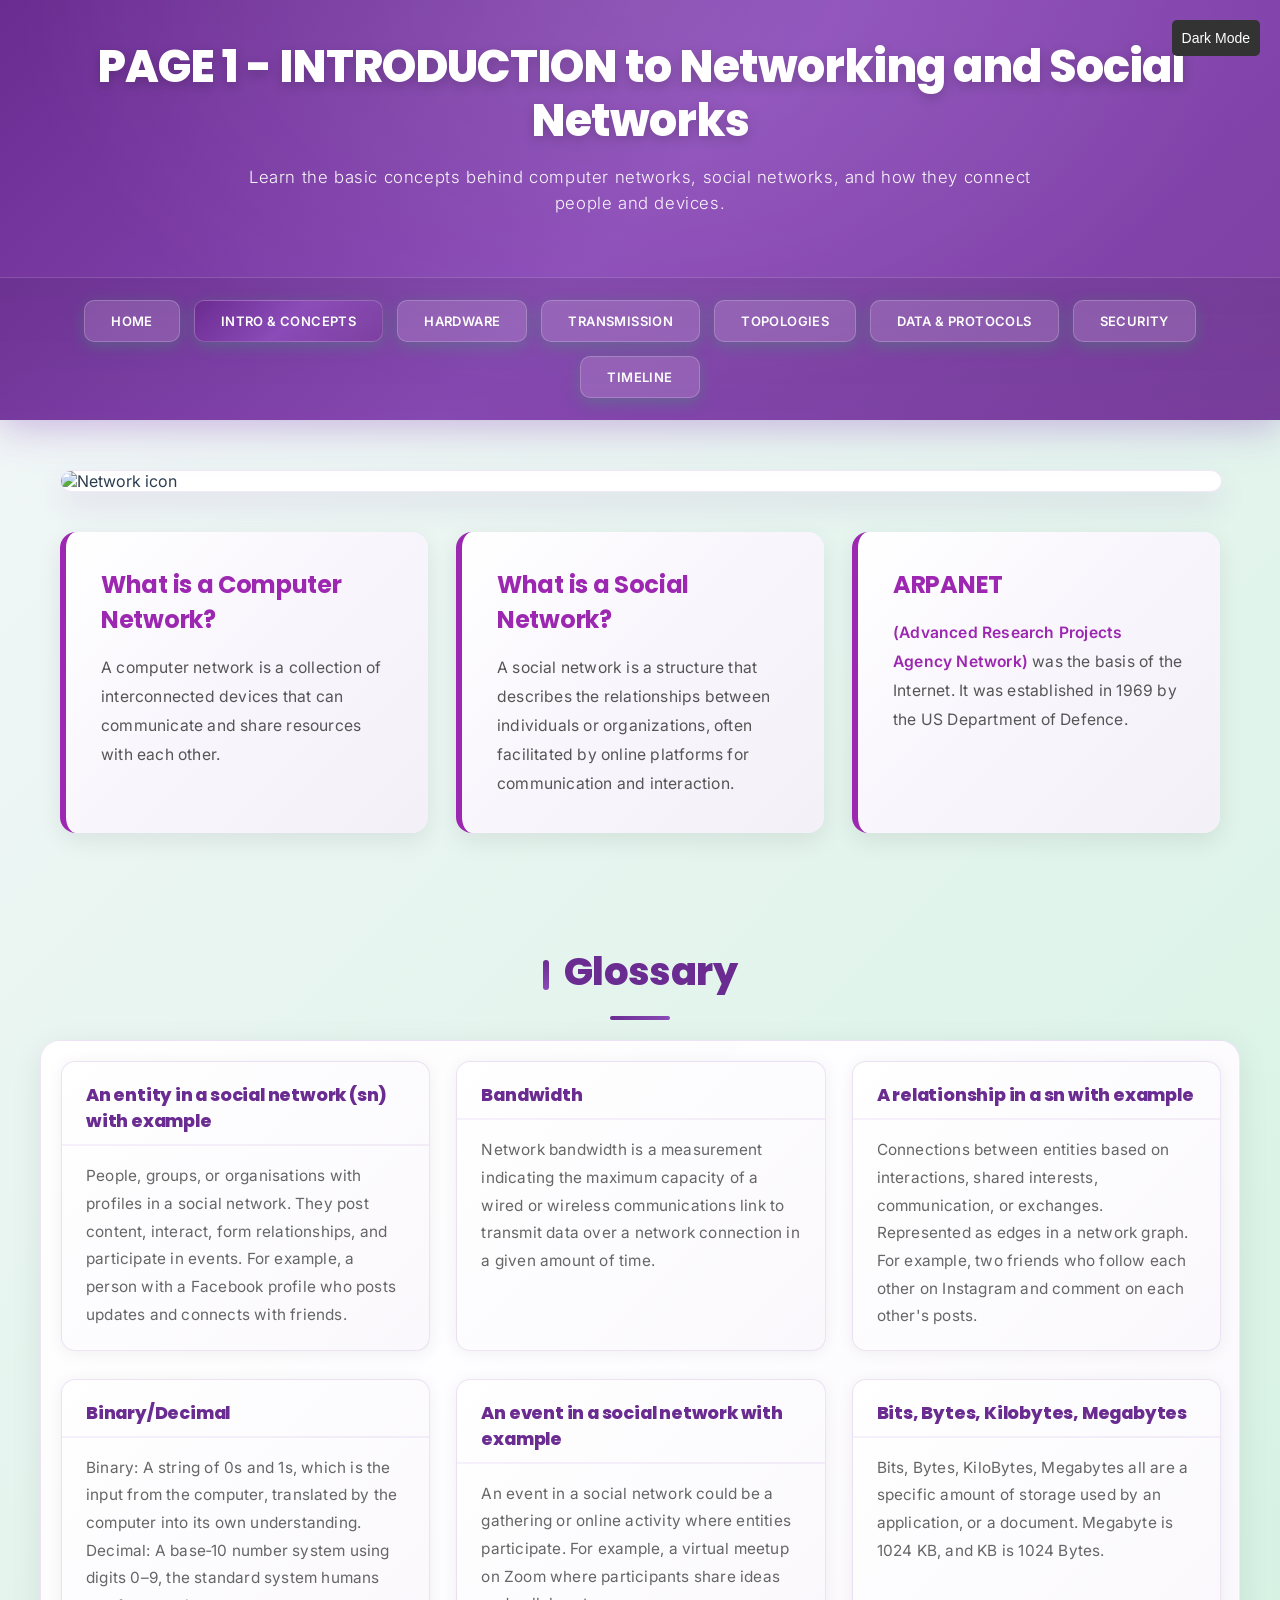
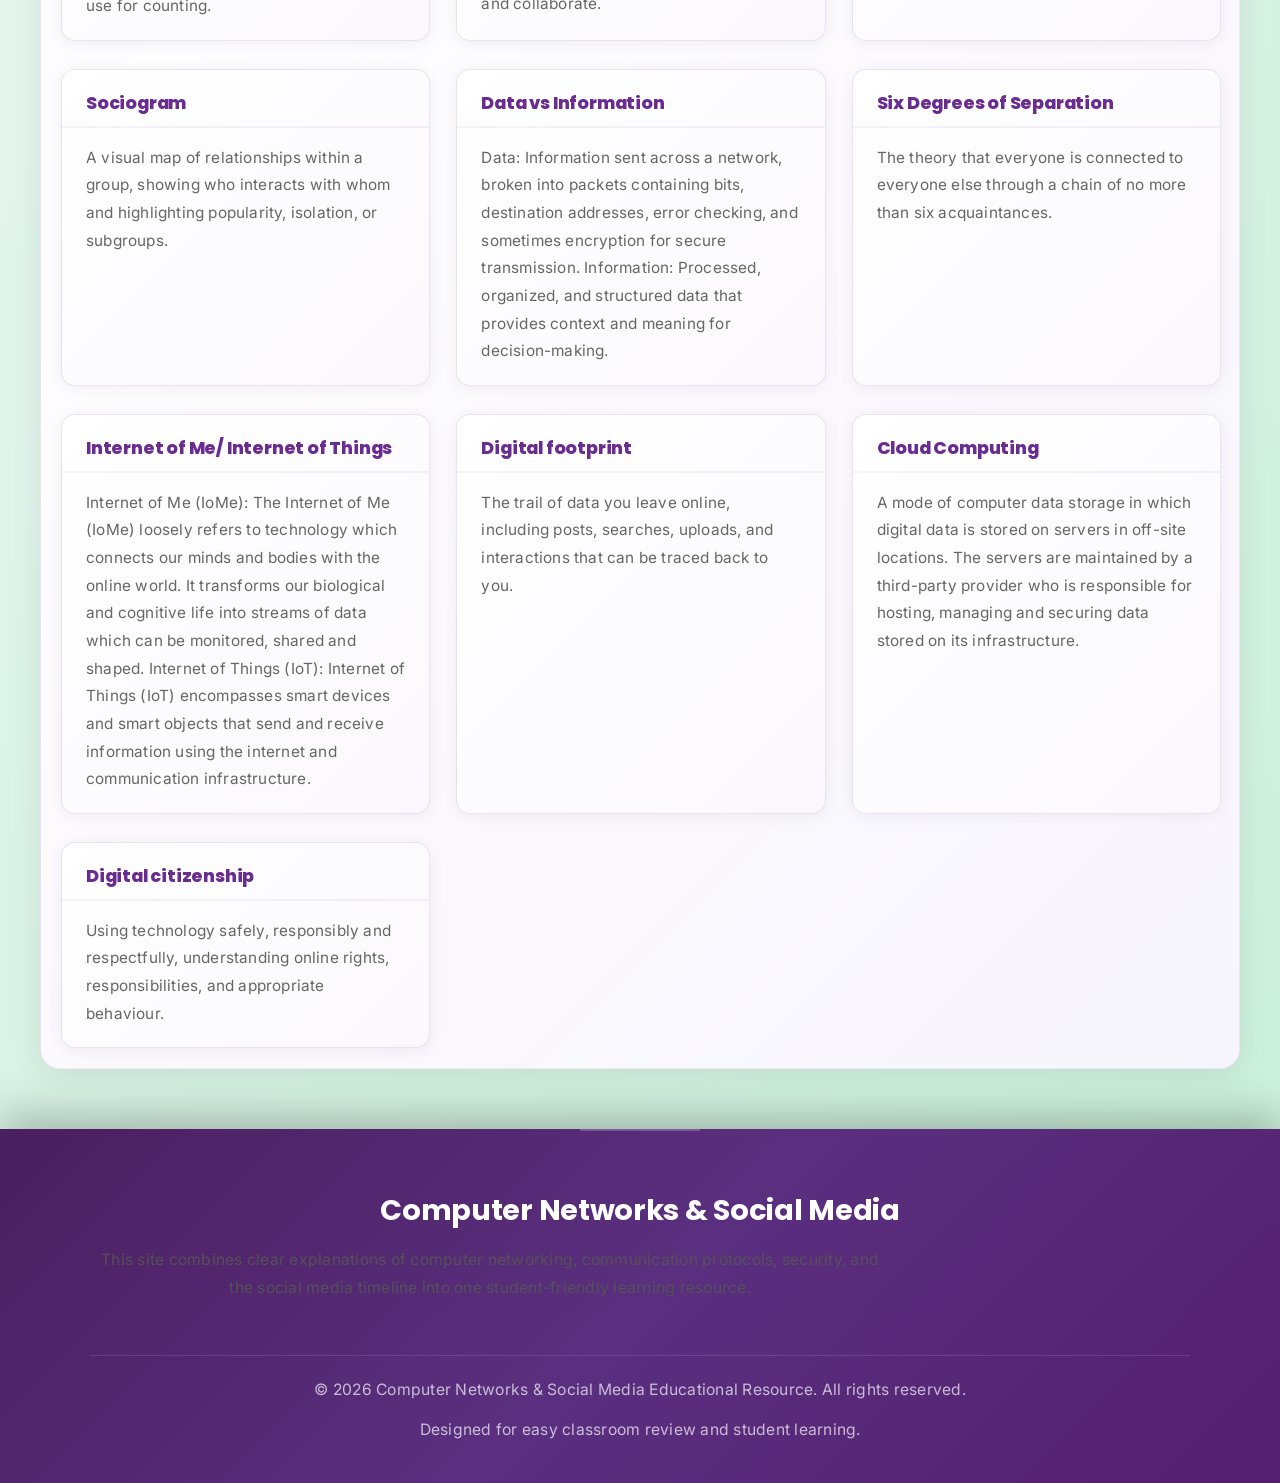
==== page1.html @ 251a7e6c "Add files via upload" ====
<!DOCTYPE html>
<html lang="en">
<!-- FILE COMMENTS: page1.html - Content page covering a specific networking topic with glossary and navigation links. -->
<head>
    <!-- Page metadata and stylesheet link for page layout and theme -->
    <title>INTRO TO COMPUTER &amp; SOCIAL NETWORKS</title>
    <link rel="stylesheet" href="style.css">
</head>
<body>
    <!-- Site header includes branding, navigation, and a theme toggle button -->
    <header class="site-header">
        <div class="site-branding">
            <h1>PAGE 1 - INTRODUCTION to Networking and Social Networks</h1>
            <p class="subtitle">Learn the basic concepts behind computer networks, social networks, and how they connect people and devices.</p>
        </div>
        <div class="page-image">
            
        </div>

                <!-- Navigation menu for moving across topic pages -->
        <nav>
            <a href="index.html">HOME</a>
            <a href="page1.html" class="active">INTRO & CONCEPTS</a>
            <a href="page2.html">HARDWARE</a>
            <a href="page3.html">TRANSMISSION</a>
            <a href="page4.html">TOPOLOGIES</a>
            <a href="page5.html">DATA & PROTOCOLS</a>
            <a href="page6.html">SECURITY</a>
            <a href="page7.html">TIMELINE</a>
        </nav>

                <!-- Button toggles dark mode and stores preference in localStorage -->
        <button id="dark-mode-toggle" style="position: fixed; top: 20px; right: 20px; z-index: 1001; padding: 10px; background: #333; color: white; border: none; border-radius: 5px; cursor: pointer;">Dark Mode </button>
        
    </header>

        <!-- JavaScript handles dark mode, sticky navigation, and page load behavior -->
    <script>
        document.addEventListener('DOMContentLoaded', function() {
            const isDarkMode = localStorage.getItem('darkMode') === 'true';
            if (isDarkMode) {
                document.body.classList.add('dark-mode');
                document.getElementById('dark-mode-toggle').textContent = 'Light Mode';
            }
        });

        window.addEventListener('scroll', function() {
            const nav = document.querySelector('nav');
            const header = document.querySelector('.site-header');
            const body = document.body;
            const headerHeight = header.offsetHeight;
            
            if (window.pageYOffset > headerHeight - 80) {
                nav.classList.add('sticky-nav');
                body.classList.add('nav-sticky');
            } else {
                nav.classList.remove('sticky-nav');
                body.classList.remove('nav-sticky');
            }
        });

        document.getElementById('dark-mode-toggle').addEventListener('click', function() {
            document.body.classList.toggle('dark-mode');
            const button = document.getElementById('dark-mode-toggle');
            const isDark = document.body.classList.contains('dark-mode');
            button.textContent = isDark ? 'Light Mode' : 'Dark Mode';
            localStorage.setItem('darkMode', isDark);
        });
    </script>

        <!-- Icon or illustration representing the current page theme -->
    <div class="page-icon">
        <img src="images/img2.png" alt="Network icon">
    </div>

        <!-- Intro cards summarize key concepts for the topic -->
    <div class="intro-cards">
        <div class="intro-card">
            <h3>What is a Computer Network?</h3>
            <p>A computer network is a collection of interconnected devices that can communicate and share resources with each other.</p>
        </div>
        
        <div class="intro-card">
            <h3>What is a Social Network?</h3>
            <p>A social network is a structure that describes the relationships between individuals or organizations, often facilitated by online platforms for communication and interaction.</p>
        </div>
        
        <div class="intro-card">
            <h3>ARPANET</h3>
            <p><span class="highlight">(Advanced Research Projects Agency Network)</span> was the basis of the Internet. It was established in 1969 by the US Department of Defence.</p>
        </div>
    </div>
    
    <h2>Glossary</h2>
        <!-- Glossary grid presents term definitions and helpful explanations -->
    <div class="glossary-grid">
        <dl class="glossary-item">
            <dt>An entity in a social network (sn) with example</dt>
            <dd>People, groups, or organisations with profiles in a social network. They post content, interact, form relationships, and participate in events. For example, a person with a Facebook profile who posts updates and connects with friends.</dd>
        </dl>
        
        <dl class="glossary-item">
            <dt>Bandwidth</dt>
            <dd>Network bandwidth is a measurement indicating the maximum capacity of a wired or wireless communications link to transmit data over a network connection in a given amount of time.</dd>
        </dl>
        
        <dl class="glossary-item">
            <dt>A relationship in a sn with example</dt>
            <dd>Connections between entities based on interactions, shared interests, communication, or exchanges. Represented as edges in a network graph. For example, two friends who follow each other on Instagram and comment on each other's posts.</dd>
        </dl>
        
        <dl class="glossary-item">
            <dt>Binary/Decimal</dt>
            <dd>Binary: A string of 0s and 1s, which is the input from the computer, translated by the computer into its own understanding. Decimal: A base‑10 number system using digits 0–9, the standard system humans use for counting.</dd>
        </dl>
        
        <dl class="glossary-item">
            <dt>An event in a social network with example</dt>
            <dd>An event in a social network could be a gathering or online activity where entities participate. For example, a virtual meetup on Zoom where participants share ideas and collaborate.</dd>
        </dl>
        
        <dl class="glossary-item">
            <dt>Bits, Bytes, Kilobytes, Megabytes</dt>
            <dd>Bits, Bytes, KiloBytes, Megabytes all are a specific amount of storage used by an application, or a document. Megabyte is 1024 KB, and KB is 1024 Bytes.</dd>
        </dl>
        
        <dl class="glossary-item">
            <dt>Sociogram</dt>
            <dd>A visual map of relationships within a group, showing who interacts with whom and highlighting popularity, isolation, or subgroups.</dd>
        </dl>
        
        <dl class="glossary-item">
            <dt>Data vs Information</dt>
            <dd>Data: Information sent across a network, broken into packets containing bits, destination addresses, error checking, and sometimes encryption for secure transmission. Information: Processed, organized, and structured data that provides context and meaning for decision-making.</dd>
        </dl>
        
        <dl class="glossary-item">
            <dt>Six Degrees of Separation</dt>
            <dd>The theory that everyone is connected to everyone else through a chain of no more than six acquaintances.</dd>
        </dl>
        
        <dl class="glossary-item">
            <dt>Internet of Me/ Internet of Things</dt>
            <dd>Internet of Me (IoMe): The Internet of Me (IoMe) loosely refers to technology which connects our minds and bodies with the online world. It transforms our biological and cognitive life into streams of data which can be monitored, shared and shaped. Internet of Things (IoT): Internet of Things (IoT) encompasses smart devices and smart objects that send and receive information using the internet and communication infrastructure.</dd>
        </dl>
        
        <dl class="glossary-item">
            <dt>Digital footprint</dt>
            <dd>The trail of data you leave online, including posts, searches, uploads, and interactions that can be traced back to you.</dd>
        </dl>
        
        <dl class="glossary-item">
            <dt>Cloud Computing</dt>
            <dd>A mode of computer data storage in which digital data is stored on servers in off-site locations. The servers are maintained by a third-party provider who is responsible for hosting, managing and securing data stored on its infrastructure.</dd>
        </dl>
        
        <dl class="glossary-item">
            <dt>Digital citizenship</dt>
            <dd>Using technology safely, responsibly and respectfully, understanding online rights, responsibilities, and appropriate behaviour.</dd>
        </dl>
    </div>
            <!-- Footer section contains site credits, copyright, and additional links -->
        <footer class="site-footer">
        <div class="footer-content">
            <div class="footer-brand">
                <h3>Computer Networks & Social Media</h3>
                <p>This site combines clear explanations of computer networking, communication protocols, security, and the social media timeline into one student-friendly learning resource.</p>
        <div class="footer-bottom">
            <p class="footer-note">&copy; 2026 Computer Networks & Social Media Educational Resource. All rights reserved.</p>
            <p class="footer-note">Designed for easy classroom review and student learning.</p>
        </div>
    </footer>
</body>
</html>
---- style.css ----
/* style.css - Global styling, theme variables, responsive layout, cards, footer, and timeline styles */
@import url('https://fonts.googleapis.com/css2?family=Poppins:wght@300;400;500;600;700;800&family=Inter:wght@300;400;500;600&display=swap');

/* Root CSS variables for the light theme, colors, and reusable design values */
:root {
  --bg-body: linear-gradient(135deg, #f5f7fa 0%, #c7f0d8 100%);
  --color-body: #2c3e50;
  --bg-header: linear-gradient(135deg, #6b2c91 0%, #8b4bb8 50%, #7c3fa0 100%);
  --bg-footer: linear-gradient(135deg, #4a1f5f 0%, #5a2f7f 50%, #541e6f 100%);
  --color-nav: white;
  --bg-nav-a: rgba(255, 255, 255, 0.15);
  --bg-a: linear-gradient(135deg, #3aafa9 0%, #2b7a 100%);
  --color-a: white;
  --color-h2: #6b2c91;
  --bg-glossary: linear-gradient(135deg, rgba(255, 255, 255, 0.99) 0%, rgba(248, 245, 252, 0.98) 100%);
  --bg-glossary-item: linear-gradient(135deg, #ffffff 0%, #faf8fc 100%);
  --color-dt: #6b2c91;
  --color-dd: #666;
  --bg-white: #ffffff;
  --color-purple: #6b2c91;
  --color-gray: #666;
  --color-p: #555;
  --border-color: rgba(139, 75, 184, 0.12);
  --shadow-color: rgba(0, 0, 0, 0.08);
  --footer-color: white;
  --footer-link-color: rgba(255, 255, 255, 0.88);
  --gradient-purple: linear-gradient(90deg, #9c27b0, #6b2c91);
  --nav-before-bg: rgba(255, 255, 255, 0.1);
  --nav-hover-bg: rgba(255, 255, 255, 0.25);
  --nav-hover-border: rgba(255, 255, 255, 0.5);
  --timeline-line: #8b4bb8;
  --timeline-bg: white;
  --timeline-border: #8b4bb8;
  --timeline-shadow: rgba(0,0,0,0.3);
  --timeline-hover-shadow: rgba(58, 175, 169, 0.2);
  --page-card-bg: linear-gradient(135deg, #ffffff 0%, #f8f5fc 50%, #f3f0f8 100%);
  --page-card-border: rgba(139, 75, 184, 0.15);
  --page-card-shadow: rgba(0, 0, 0, 0.08);
  --page-card-icon-bg: linear-gradient(135deg, #6b2c91 0%, #8b4bb8 100%);
  --page-card-link-bg: linear-gradient(135deg, #6b2c91 0%, #8b4bb8 100%);
  --page-card-link-hover-bg: linear-gradient(135deg, #8b4bb8 0%, #6b2c91 100%);
  --intro-card-bg: linear-gradient(135deg, #ffffff 0%, #f8f5fc 50%, #f3f0f8 100%);
  --intro-card-border: #9c27b0;
  --intro-card-hover-border: #7b1fa2;
  --about-section-bg: linear-gradient(135deg, rgba(255, 255, 255, 0.95) 0%, rgba(248, 245, 252, 0.92) 100%);
  --about-section-border: rgba(139, 75, 184, 0.15);
}

/* Dark mode overrides set when the site is in dark theme mode */
.dark-mode {
  --bg-body: #000000;
  --color-body: #ffffff;
  --bg-header: #000000;
  --bg-footer: #000000;
  --color-nav: #ffffff;
  --bg-nav-a: rgba(255, 255, 255, 0.1);
  --bg-a: #000000;
  --color-a: #ffffff;
  --color-h2: #ffffff;
  --bg-glossary: #000000;
  --bg-glossary-item: #1a1a1a;
  --color-dt: #ffffff;
  --color-dd: #e0e0e0;
  --bg-white: #000000;
  --color-purple: #ffffff;
  --color-gray: #e0e0e0;
  --color-p: #e0e0e0;
  --border-color: rgba(255, 255, 255, 0.2);
  --shadow-color: rgba(255, 255, 255, 0.1);
  --footer-color: #ffffff;
  --footer-link-color: #e0e0e0;
  --gradient-purple: linear-gradient(90deg, #ffffff, #ffffff);
  --nav-before-bg: rgba(255, 255, 255, 0.15);
  --nav-hover-bg: rgba(255, 255, 255, 0.2);
  --nav-hover-border: rgba(255, 255, 255, 0.4);
  --timeline-line: #ffffff;
  --timeline-bg: #1a1a1a;
  --timeline-border: #ffffff;
  --timeline-shadow: rgba(255, 255, 255, 0.15);
  --timeline-hover-shadow: rgba(255, 255, 255, 0.25);
  --page-card-bg: #1a1a1a;
  --page-card-border: rgba(255, 255, 255, 0.2);
  --page-card-shadow: rgba(255, 255, 255, 0.1);
  --page-card-icon-bg: #ffffff;
  --page-card-link-bg: #ffffff;
  --page-card-link-hover-bg: #e0e0e0;
  --intro-card-bg: #1a1a1a;
  --intro-card-border: #ffffff;
  --intro-card-hover-border: #e0e0e0;
  --about-section-bg: #1a1a1a;
  --about-section-border: rgba(255, 255, 255, 0.2);
}

/* Styles for the dark mode toggle button, fixed on screen */
#dark-mode-toggle {
    position: fixed;
    top: 20px;
    right: 20px;
    z-index: 1001;
    padding: 10px 15px;
    background: #333;
    color: white;
    border: none;
    border-radius: 5px;
    cursor: pointer;
    font-size: 14px;
    transition: background 0.3s ease, top 0.3s ease;
}

/* Adjust dark mode toggle placement when the navigation becomes sticky */
body.nav-sticky #dark-mode-toggle {
    top: 88px !important;
}

#dark-mode-toggle:hover {
    background: #555;
}

.dark-mode #dark-mode-toggle {
    background: #ffffff;
    color: #000000;
}

.dark-mode #dark-mode-toggle:hover {
    background: #e0e0e0;
}

/* Dark Mode Hover Styles */
.dark-mode .glossary-item:hover dt {
    color: #e0e0e0;
}

.dark-mode .intro-card:hover h3 {
    color: #e0e0e0;
}

.dark-mode .intro-card h3 {
    color: #ffffff;
}

.dark-mode .intro-card p {
    color: #e0e0e0;
}

.dark-mode .intro-card .highlight {
    color: #ffffff;
}

.dark-mode .page-card h3 {
    color: #ffffff;
}

.dark-mode .page-card:hover h3 {
    color: #e0e0e0;
}

.dark-mode .page-card p {
    color: #e0e0e0;
}

.dark-mode .page-card .card-icon {
    background: #ffffff;
}

.dark-mode .page-card .card-icon img {
    filter: brightness(0) invert(0);
}

.dark-mode /* CTA button styles inside page cards */
.card-link {
    color: #000000;
}

.dark-mode .card-link:hover {
    color: #000000;
}

.dark-mode .glossary-grid:hover {
    border-color: #ffffff;
}

.dark-mode .glossary-item:hover {
    border-color: #ffffff;
}

.dark-mode .glossary-item dd {
    color: #e0e0e0;
}

.dark-mode .about-section /* Heading level 2 styles for section headings */
h2 {
    color: #ffffff;
}

.dark-mode .about-section p {
    color: #e0e0e0;
}

.dark-mode .intro-section h2 {
    color: #ffffff;
}

.dark-mode .intro-section p {
    color: #e0e0e0;
}

.dark-mode body > h2 {
    color: #ffffff;
}

.dark-mode body > h2::before {
    background: linear-gradient(180deg, #ffffff, #ffffff);
}

.dark-mode body > h2::after {
    background: linear-gradient(90deg, #ffffff, #ffffff);
}

.dark-mode .content h2 {
    color: #ffffff;
}

.dark-mode .content p {
    color: #e0e0e0;
}

.dark-mode dt {
    color: #ffffff;
}

.dark-mode dd {
    color: #e0e0e0;
}

.dark-mode #dark-mode-toggle:hover {
    background: #e0e0e0;
}

/* Global HTML element styles for smooth scrolling and overflow control */
html {
    overflow-x: hidden;
    scroll-behavior: smooth;
}

/* Body styles define base typography, background, animation, and color transitions */
body {
    font-family: 'Inter', sans-serif;
    margin: 0;
    padding: 0;
    background: var(--bg-body);
    min-height: 100vh;
    width: 100%;
    box-sizing: border-box;
    overflow-x: hidden;
    color: var(--color-body);
    animation: fadeIn 0.4s ease-in;
    transition: background 0.5s ease, color 0.5s ease;
}

body > *:not(.site-header):not(.site-footer) {
    margin: 30px auto 0;
    max-width: 1200px;
    padding: 20px;
    box-sizing: border-box;
    transition: margin-top 0.3s ease;
}

body.nav-sticky > *:not(.site-header):not(.site-footer) {
    margin: 80px auto 0;
}

/* Header bar styles including background, shadows, and positioning */
.site-header {
    background: var(--bg-header);
    width: 100%;
    padding: 0;
    margin: 0;
    box-shadow: 0 8px 32px rgba(139, 75, 184, 0.3), 0 0 60px rgba(139, 75, 184, 0.1);
    box-sizing: border-box;
    transition: all 0.3s ease;
    animation: slideDown 0.35s ease-out;
    position: relative;
}

.site-header::after {
    content: '';
    position: absolute;
    top: 0;
    left: 0;
    right: 0;
    bottom: 0;
    background: radial-gradient(ellipse at 50% 0%, rgba(255, 255, 255, 0.1) 0%, transparent 70%);
    pointer-events: none;
}

/* Footer container styling with background, padding, and text alignment */
.site-footer {
    position: relative;
    background: var(--bg-footer);
    width: 100%;
    padding: 60px 25px 40px;
    margin: 0;
    color: var(--footer-color);
    text-align: center;
    box-shadow: 0 -12px 40px rgba(0, 0, 0, 0.25);
    box-sizing: border-box;
    margin-top: 60px;
    animation: slideUp 0.35s ease-out 0.05s both;
    overflow: hidden;
    transition: background 0.5s ease, color 0.5s ease;
}

/* Decorative footer top line accent */
.site-footer::before {
    content: '';
    position: absolute;
    top: 0;
    left: 50%;
    transform: translateX(-50%);
    width: 120px;
    height: 2px;
    background: rgba(255, 255, 255, 0.22);
    border-radius: 999px;
}

.site-footer .footer-content {
    max-width: 1100px;
    margin: 0 auto;
    padding: 0 15px;
    display: flex;
    flex-direction: column;
    align-items: center;
    gap: 20px;
}

.site-footer .footer-brand {
    display: grid;
    gap: 14px;
    text-align: center;
}

.site-footer h3 {
    margin: 0;
    font-size: 1.8rem;
    font-weight: 700;
    letter-spacing: -0.3px;
}

.site-footer p {
    margin: 0;
    font-size: 0.98rem;
    line-height: 1.75;
    letter-spacing: 0.25px;
    font-weight: 400;
    opacity: 0.92;
}

.site-footer .footer-links {
    display: none;
}

.site-footer .footer-column h4 {
    margin: 0 0 12px 0;
    font-size: 1rem;
    font-weight: 700;
    letter-spacing: 0.2px;
    text-transform: uppercase;
    opacity: 0.9;
}

.site-footer .footer-column a,
.site-footer .footer-column p {
    display: block;
    color: var(--footer-link-color);
    text-decoration: none;
    margin-bottom: 12px;
    font-size: 0.95rem;
    line-height: 1.7;
    transition: color 0.5s ease;
}

.site-footer .footer-column a:hover {
    color: #ffffff;
}

.site-footer .footer-bottom {
    margin: 40px auto 0;
    max-width: 1100px;
    padding: 20px 15px 0;
    border-top: 1px solid rgba(255, 255, 255, 0.12);
    display: flex;
    flex-wrap: wrap;
    justify-content: center;
    gap: 12px;
    text-align: center;
}

.footer-note {
    color: rgba(255, 255, 255, 0.75);
    font-size: 0.88rem;
    margin: 0;
}

@media screen and (max-width: 860px) {
    .site-footer .footer-content {
        flex-direction: column;
    }
}

@media screen and (max-width: 640px) {
    .site-footer {
        padding: 50px 20px 30px;
    }

    .site-footer .footer-bottom {
        flex-direction: column;
        align-items: center;
    }
}

/* Animation used for subtle entrance effects on navigation links */
@keyframes slideFadeIn {
  from {
    opacity: 0;
    transform: translateY(20px);
  }
  to {
    opacity: 1;
    transform: translateY(0);
  }
}

/* Navigation link styling for menu items */
nav /* Default link/button style used across page cards and buttons */
a {
    animation: slideFadeIn 0.8s ease-out forwards;
    text-decoration: none;
    padding: 12px 26px;
    border: none;
    border-radius: 10px;
    background: var(--bg-nav-a);
    color: var(--color-nav);
    text-align: center;
    font-size: 13px;
    font-weight: 600;
    margin: 0;
    display: inline-block;
    transition: all 0.4s cubic-bezier(0.34, 1.56, 0.64, 1);
    white-space: nowrap;
    letter-spacing: 0.4px;
    border: 1.5px solid rgba(255, 255, 255, 0.2);
    position: relative;
    overflow: hidden;
}


nav a::before {
    content: '';
    position: absolute;
    top: 0;
    left: -100%;
    width: 100%;
    height: 100%;
    background: var(--nav-before-bg);
    transition: left 0.4s ease;
    z-index: -1;
}

nav a:hover::before {
    left: 0;
}

nav a:hover {
    background: var(--nav-hover-bg);
    transform: translateY(-3px);
    box-shadow: 0 6px 16px rgba(0, 0, 0, 0.2), 0 0 20px rgba(255, 255, 255, 0.15);
    border-color: var(--nav-hover-border);
}

a {
    text-decoration: none;
    padding: 15px 25px;
    border: none;
    border-radius: 25px;
    background: var(--bg-a);
    color: var(--color-a);
    text-align: center;
    font-size: 18px;
    font-weight: 500;
    margin: 10px;
    display: inline-block;
    transition: all 0.3s ease;
    box-shadow: 0 4px 15px rgba(39, 174, 96, 0.3);
}

/* Navigation bar container styling and layout */
nav {
    background: linear-gradient(180deg, rgba(0, 0, 0, 0.08) 0%, rgba(0, 0, 0, 0.04) 100%);
    padding: 22px 25px;
    display: flex;
    justify-content: center;
    flex-wrap: wrap;
    gap: 14px;
    max-width: 100%;
    margin: 0;
    box-sizing: border-box;
    border-top: 1px solid rgba(255, 255, 255, 0.15);
    transition: all 0.3s ease;
}
nav a.active {
     background: var(--bg-header);
}

nav.sticky-nav {
    position: fixed;
    top: 0;
    left: 0;
    right: 0;
    background: var(--bg-header);
    box-shadow: 0 4px 20px rgba(0, 0, 0, 0.15);
    z-index: 1000;
}



a:not(nav a):hover {
    transform: translateY(-4px);
    box-shadow: 0 12px 28px rgba(39, 174, 96, 0.6);
}

/* Heading level 1 styles for main page titles */
h1 {
    font-family: 'Poppins', sans-serif;
    font-weight: 800;
    text-shadow: 2px 2px 8px rgba(0, 0, 0, 0.1);
}

h2 {
    font-family: 'Poppins', sans-serif;
    font-weight: 800;
    color: var(--color-h2);
    letter-spacing: -0.4px;
    transition: color 0.5s ease;
}

h3 {
    font-family: 'Poppins', sans-serif;
    font-weight: 700;
}

/* Layout for glossary item grid sections */
.glossary-grid {
    display: grid;
    grid-template-columns: repeat(auto-fit, minmax(340px, 1fr));
    gap: 28px;
    padding: 50px 30px;
    justify-items: start;
    background: var(--bg-glossary);
    border: 1px solid var(--border-color);
    border-radius: 20px;
    margin: 0 auto 50px;
    box-shadow: inset 0 1px 3px rgba(255, 255, 255, 0.5), 0 8px 32px var(--shadow-color);
    animation: slideUp 0.5s ease-out 0.15s both;
    transition: background 0.5s ease, border-color 0.5s ease, box-shadow 0.5s ease;
}
.glossary-grid:hover {
    transform: translateY(-8px);
    box-shadow: 0 16px 40px rgba(139, 75, 184, 0.22);
    border-color: var(--color-purple);
    background: var(--bg-glossary);
}

.dark-mode .glossary-grid:hover {
    box-shadow: 0 16px 40px rgba(255, 255, 255, 0.2);
}

/* Individual glossary card styling and hover effects */
.glossary-item {
    width: 100%;
    border: 1px solid rgba(139, 75, 184, 0.15);
    border-radius: 14px;
    background: var(--bg-glossary-item);
    box-shadow: 0 2px 16px rgba(0, 0, 0, 0.06);
    transition: all 0.5s cubic-bezier(0.34, 1.56, 0.64, 1);
    cursor: pointer;
    margin: 0;
    overflow: hidden;
    position: relative;
    animation: scaleIn 0.35s ease-out;
}

.dark-mode .glossary-item {
    border: 1px solid rgba(255, 255, 255, 0.2);
}

.glossary-item::before {
    content: '';
    position: absolute;
    top: 0;
    left: 0;
    right: 0;
    height: 3px;
    background: var(--gradient-purple);
    transform: scaleX(0);
    transform-origin: left;
    transition: transform 0.5s cubic-bezier(0.34, 1.56, 0.64, 1);
    z-index: 1;
}

.glossary-item:hover::before {
    transform: scaleX(1);
}

.glossary-item:hover {
    transform: translateY(-8px);
    box-shadow: 0 16px 40px rgba(139, 75, 184, 0.22);
    border-color: var(--color-purple);
    background: var(--bg-glossary-item);
}

.dark-mode .glossary-item:hover {
    box-shadow: 0 16px 40px rgba(255, 255, 255, 0.2);
    border-color: rgba(255, 255, 255, 0.5);
}

.glossary-item dt {
    color: var(--color-dt);
    font-weight: 800;
    padding: 20px 24px 10px 24px;
    margin: 0;
    display: block;
    font-family: 'Poppins', sans-serif;
    font-size: 1.1em;
    letter-spacing: -0.2px;
    border-bottom: 2px solid rgba(139, 75, 184, 0.08);
    transition: all 0.3s ease;
}

.dark-mode .glossary-item dt {
    color: #ffffff !important;
    border-bottom: 2px solid rgba(255, 255, 255, 0.1) !important;
}

.glossary-item:hover dt {
    color: #7b1fa2;
}

.dark-mode .glossary-item:hover dt {
    color: #e0e0e0;
}

.glossary-item dd {
    padding: 16px 24px 20px 24px;
    margin: 0;
    color: var(--color-dd);
    display: block;
    line-height: 1.8;
    font-size: 0.96em;
    font-weight: 400;
    letter-spacing: 0.2px;
}

.dark-mode .glossary-item dd {
    color: #ffffff;
}

dt {
    color: var(--color-dt);
    font-weight: 800;
    padding: 15px 20px 5px 20px;
    font-family: 'Poppins', sans-serif;
    margin: 0;
    display: block;
    font-size: 1.08em;
    letter-spacing: -0.2px;
}

.dark-mode dt {
    color: #ffffff;
}

dd {
    padding: 8px 20px 15px 20px;
    margin: 0;
    color: #666;
    display: block;
    line-height: 1.8;
    font-weight: 400;
    letter-spacing: 0.2px;
}

.dark-mode dd {
    color: #ffffff;
}

/* Grid layout for introductory concept cards */
.intro-cards {
    display: grid;
    grid-template-columns: repeat(auto-fit, minmax(320px, 1fr));
    gap: 28px;
    padding: 50px 0;
    margin-bottom: 40px;
    animation: slideUp 0.5s ease-out 0.1s both;
}

/* Styling for each intro card with hover effects and gradient accents */
.intro-card {
    background: var(--intro-card-bg);
    border-left: 6px solid var(--intro-card-border);
    border-radius: 16px;
    padding: 35px;
    box-shadow: 0 8px 24px rgba(0, 0, 0, 0.08), 0 0 1px rgba(0, 0, 0, 0.05);
    transition: all 0.5s cubic-bezier(0.34, 1.56, 0.64, 1);
    position: relative;
    overflow: hidden;
    animation: scaleIn 0.35s ease-out;
}

.intro-card::before {
    content: '';
    position: absolute;
    top: 0;
    left: 0;
    right: 0;
    bottom: 0;
    background: linear-gradient(135deg, rgba(156, 39, 176, 0.15) 0%, transparent 100%);
    opacity: 0;
    transition: opacity 0.4s ease;
    z-index: 0;
}

.dark-mode .intro-card::before {
    background: linear-gradient(135deg, rgba(255, 255, 255, 0.1) 0%, transparent 100%);
}

.intro-card::after {
    content: '';
    position: absolute;
    top: -50%;
    right: -50%;
    width: 300px;
    height: 300px;
    background: radial-gradient(circle, rgba(156, 39, 176, 0.1) 0%, transparent 70%);
    opacity: 0;
    transition: all 0.6s ease;
    z-index: 0;
}

.dark-mode .intro-card::after {
    background: radial-gradient(circle, rgba(255, 255, 255, 0.08) 0%, transparent 70%);
}

.intro-card:hover {
    transform: translateY(-12px);
    box-shadow: 0 20px 40px rgba(156, 39, 176, 0.2), 0 0 40px rgba(156, 39, 176, 0.1);
    border-left-color: #7b1fa2;
}

.dark-mode .intro-card:hover {
    box-shadow: 0 20px 40px rgba(255, 255, 255, 0.2), 0 0 40px rgba(255, 255, 255, 0.1);
    border-left-color: #e0e0e0;
}

.intro-card:hover::before {
    opacity: 1;
}

.intro-card:hover::after {
    opacity: 1;
    transform: translate(-50%, -50%);
}

.intro-card h3 {
    color: #9c27b0;
    font-size: 1.5em;
    font-weight: 700;
    margin: 0 0 16px 0;
    font-family: 'Poppins', sans-serif;
    letter-spacing: -0.3px;
    position: relative;
    z-index: 1;
    transition: color 0.3s ease;
}

.intro-card:hover h3 {
    color: #7b1fa2;
}

.dark-mode .intro-card h3 {
    color: #ffffff;
}

.dark-mode .intro-card:hover h3 {
    color: #e0e0e0;
}

.intro-card p {
    color: #555;
    line-height: 1.85;
    margin: 0;
    font-size: 0.98em;
    font-weight: 400;
    position: relative;
    z-index: 1;
    letter-spacing: 0.2px;
}

.intro-card .highlight {
    color: #9c27b0;
    font-weight: 600;
}

.site-branding {
    text-align: center;
    padding: 40px 25px;
    max-width: 1200px;
    margin: 0 auto;
    animation: slideDown 0.4s ease-out;
}

.page-image {
    max-width: 900px;
    margin: 0 auto 20px;
    padding: 0 20px;
}

.page-image img {
    width: 100%;
    display: block;
    border-radius: 26px;
    box-shadow: 0 18px 40px rgba(107, 44, 145, 0.12);
    border: 1px solid rgba(139, 75, 184, 0.14);
}

.dark-mode .page-image img {
    box-shadow: 0 18px 40px rgba(255, 255, 255, 0.1);
    border: 1px solid rgba(255, 255, 255, 0.15);
}

/* Styles for page icon image containers */
.page-icon {
    max-width: 260px;
    margin: 18px auto 32px;
    padding: 0 20px;
}

.page-icon img {
    width: 100%;
    display: block;
    border-radius: 22px;
    box-shadow: 0 14px 30px rgba(107, 44, 145, 0.1);
    border: 1px solid rgba(139, 75, 184, 0.12);
    background: white;
}

.dark-mode .page-icon img {
    box-shadow: 0 14px 30px rgba(255, 255, 255, 0.1);
    border: 1px solid rgba(255, 255, 255, 0.15);
    background: #1a1a1a;
}

.site-branding h1 {
    color: white;
    font-size: 2.8em;
    margin: 0;
    padding: 0;
    font-family: 'Poppins', sans-serif;
    font-weight: 800;
    letter-spacing: -1px;
    text-shadow: 0 4px 12px rgba(0, 0, 0, 0.2);
    line-height: 1.2;
}

.site-branding p {
    margin: 16px auto 0;
    color: rgba(255, 255, 255, 0.95);
    font-size: 1.05rem;
    max-width: 800px;
    font-weight: 300;
    letter-spacing: 0.6px;
    line-height: 1.6;
}

body > h2,
body > .glossary-grid,
body > .intro-cards,
body > p:first-of-type,
body > /* Timeline container styles for the history page */
.timeline {
    margin: 0 auto !important;
    max-width: 1200px;
    box-sizing: border-box;
}

body > h2 {
    text-align: center;
    font-size: 2.4rem;
    padding: 60px 25px 35px;
    color: #6b2c91;
    font-weight: 800;
    margin-top: 70px !important;
    letter-spacing: -0.6px;
    animation: slideUp 0.4s ease-out 0.05s both;
    position: relative;
}

.dark-mode body > h2 {
    color: #ffffff;
}

body > h2::before {
    content: '';
    display: inline-block;
    width: 6px;
    height: 30px;
    background: linear-gradient(180deg, #6b2c91, #8b4bb8);
    border-radius: 3px;
    margin-right: 15px;
    vertical-align: middle;
}

body > h2::after {
    content: '';
    display: block;
    width: 60px;
    height: 4px;
    background: linear-gradient(90deg, #6b2c91, #8b4bb8);
    border-radius: 2px;
    margin: 16px auto 0;
}

body > .glossary-grid {
    margin-bottom: 40px !important;
}   

p {
    max-width: 800px;
    margin: 0 auto 30px;
    line-height: 1.8;
    font-size: 15px;
    color: var(--color-p);
    transition: color 0.5s ease;
}


.intro-section {
    max-width: 900px;
    margin: 60px auto 50px;
    padding: 0 25px;
    text-align: center;
    animation: slideUp 0.5s ease-out 0.1s both;
}

.intro-section h2 {
    font-size: 2.2rem;
    margin-bottom: 20px;
    color: #6b2c91;
    transition: color 0.5s ease;
}

.dark-mode .intro-section h2 {
    color: #ffffff;
}

.intro-section p {
    font-size: 1.05rem;
    line-height: 1.85;
    color: var(--color-p);
    margin-bottom: 18px;
    max-width: 100%;
    transition: color 0.5s ease;
}

.pages-grid {
    display: grid;
    grid-template-columns: repeat(auto-fit, minmax(300px, 1fr));
    gap: 32px;
    padding: 80px 25px 60px;
    max-width: 1200px;
    margin: 0 auto;
    animation: slideUp 0.5s ease-out 0.2s both;
}

.pages-grid h2 {
    grid-column: 1 / -1;
    text-align: center;
    font-size: 2.2rem;
    margin: 0 0 30px 0;
    color: #6b2c91;
}

.dark-mode .pages-grid h2 {
    color: #ffffff;
}

/* Card styles for module links on the home page */
.page-card {
    background: var(--page-card-bg);
    border: 1px solid var(--page-card-border);
    border-radius: 20px;
    padding: 40px 30px;
    box-shadow: 0 8px 24px var(--page-card-shadow), 0 0 1px rgba(0, 0, 0, 0.05);
    transition: all 0.5s cubic-bezier(0.34, 1.56, 0.64, 1);
    position: relative;
    overflow: hidden;
    display: flex;
    flex-direction: column;
    animation: scaleIn 0.35s ease-out;
}

.page-card::before {
    content: '';
    position: absolute;
    top: 0;
    left: 0;
    right: 0;
    bottom: 0;
    background: linear-gradient(135deg, rgba(156, 39, 176, 0.1) 0%, transparent 100%);
    opacity: 0;
    transition: opacity 0.4s ease;
    z-index: 0;
}

.dark-mode .page-card::before {
    background: linear-gradient(135deg, rgba(255, 255, 255, 0.08) 0%, transparent 100%);
}

.page-card:hover {
    transform: translateY(-14px);
    box-shadow: 0 24px 48px rgba(156, 39, 176, 0.22);
    border-color: #8b4bb8;
}

.dark-mode .page-card:hover {
    box-shadow: 0 24px 48px rgba(255, 255, 255, 0.22);
    border-color: rgba(255, 255, 255, 0.5);
}

.page-card:hover::before {
    opacity: 1;
}

.card-icon {
    width: 100px;
    height: 100px;
    margin: 0 auto 24px;
    background: var(--page-card-icon-bg);
    border-radius: 18px;
    display: flex;
    align-items: center;
    justify-content: center;
    box-shadow: 0 8px 20px rgba(107, 44, 145, 0.2);
    transition: all 0.4s ease;
    position: relative;
    z-index: 1;
}

.dark-mode .card-icon {
    box-shadow: 0 8px 20px rgba(255, 255, 255, 0.15);
}

.page-card:hover .card-icon {
    transform: scale(1.1) rotate(5deg);
    box-shadow: 0 12px 32px rgba(107, 44, 145, 0.35);
}

.dark-mode .page-card:hover .card-icon {
    box-shadow: 0 12px 32px rgba(255, 255, 255, 0.25);
}

.card-icon img {
    width: 70%;
    height: 70%;
    object-fit: contain;
    filter: brightness(0) invert(1);
}

.page-card h3 {
    color: #6b2c91;
    font-size: 1.6em;
    font-weight: 700;
    margin: 0 0 16px 0;
    font-family: 'Poppins', sans-serif;
    letter-spacing: -0.3px;
    position: relative;
    z-index: 1;
    transition: color 0.3s ease;
}

.page-card:hover h3 {
    color: #8b4bb8;
}

.dark-mode .page-card h3 {
    color: #ffffff;
}

.dark-mode .page-card:hover h3 {
    color: #e0e0e0;
}

.page-card p {
    color: #666;
    line-height: 1.8;
    margin: 0 0 24px 0;
    font-size: 0.98em;
    font-weight: 400;
    position: relative;
    z-index: 1;
    letter-spacing: 0.2px;
    flex-grow: 1;
    max-width: 100%;
}

.card-link {
    background: var(--page-card-link-bg);
    color: white;
    text-decoration: none;
    padding: 12px 24px;
    border-radius: 10px;
    font-weight: 600;
    font-size: 0.95rem;
    text-align: center;
    transition: all 0.3s cubic-bezier(0.34, 1.56, 0.64, 1);
    border: none;
    box-shadow: 0 6px 16px rgba(107, 44, 145, 0.25);
    position: relative;
    z-index: 1;
    display: inline-block;
    width: 100%;
    box-sizing: border-box;
}

.dark-mode .card-link {
    box-shadow: 0 6px 16px rgba(255, 255, 255, 0.15);
}

.card-link:hover {
    background: var(--page-card-link-hover-bg);
    transform: translateY(-3px);
    box-shadow: 0 12px 28px rgba(107, 44, 145, 0.4);
}

.dark-mode .card-link:hover {
    box-shadow: 0 12px 28px rgba(255, 255, 255, 0.25);
}

/* About section styling box with background and border */
.about-section {
    max-width: 900px;
    margin: 80px auto 60px;
    padding: 60px 25px;
    background: var(--about-section-bg);
    border: 1px solid var(--about-section-border);
    border-radius: 24px;
    box-shadow: 0 12px 32px rgba(0, 0, 0, 0.08);
    animation: slideUp 0.5s ease-out 0.3s both;
    text-align: center;
    transition: background 0.5s ease, border-color 0.5s ease;
}

.about-section h2 {
    font-size: 2rem;
    margin-bottom: 20px;
    color: #6b2c91;
    transition: color 0.5s ease;
}

.dark-mode .about-section h2 {
    color: #ffffff;
}

.about-section p {
    font-size: 1.02rem;
    line-height: 1.9;
    color: #666;
    margin-bottom: 20px;
    max-width: 100%;
    transition: color 0.5s ease;
}

/* Timeline Styles */
.timeline {
    position: relative;
    max-width: 1000px;
    margin: 0 auto;
    padding: 20px;
}

.timeline::after {
    content: '';
    position: absolute;
    width: 6px;
    background-color: var(--timeline-line);
    top: 0;
    bottom: 0;
    left: 50%;
    margin-left: -3px;
}

.container {
    padding: 10px 40px;
    position: relative;
    background-color: inherit;
    width: 50%;
}

.container::after {
    content: '';
    position: absolute;
    width: 25px;
    height: 25px;
    right: -17px;
    background-color: var(--timeline-bg);
    border: 4px solid var(--timeline-line);
    top: 15px;
    border-radius: 50%;
    z-index: 1;
    transition: background-color 0.3s ease;
}

.left {
    left: 0;
}

.right {
    left: 50%;
}

.right::after {
    left: -16px;
}

.content {
    padding: 20px 30px;
    background-color: var(--timeline-bg);
    position: relative;
    border-radius: 12px;
    box-shadow: 0 4px 10px var(--timeline-shadow);
    transition: all 0.3s ease-in-out;
    border: 1px solid var(--timeline-border);
}

.content:hover {
    transform: translateY(-5px);
    box-shadow: 0 12px 24px var(--timeline-hover-shadow);
    border-color: var(--timeline-line);
}

.container:hover::after {
    background-color: var(--timeline-line);
}

.content h2 {
    margin: 0 0 10px;
    color: var(--timeline-line);
    font-size: 1.4rem;
    transition: color 0.5s ease;
}

.content p {
    margin: 0;
    color: var(--color-dd);
    transition: color 0.5s ease;
}

/* Responsive adjustments for mobile screen sizes */
@media screen and (max-width: 600px) {
    .timeline::after {
        left: 31px;
    }
    .container {
        width: 100%;
        padding-left: 70px;
        padding-right: 25px;
    }
    .container::after {
        left: 15px;
    }
    .right {
        left: 0%;
    }
}
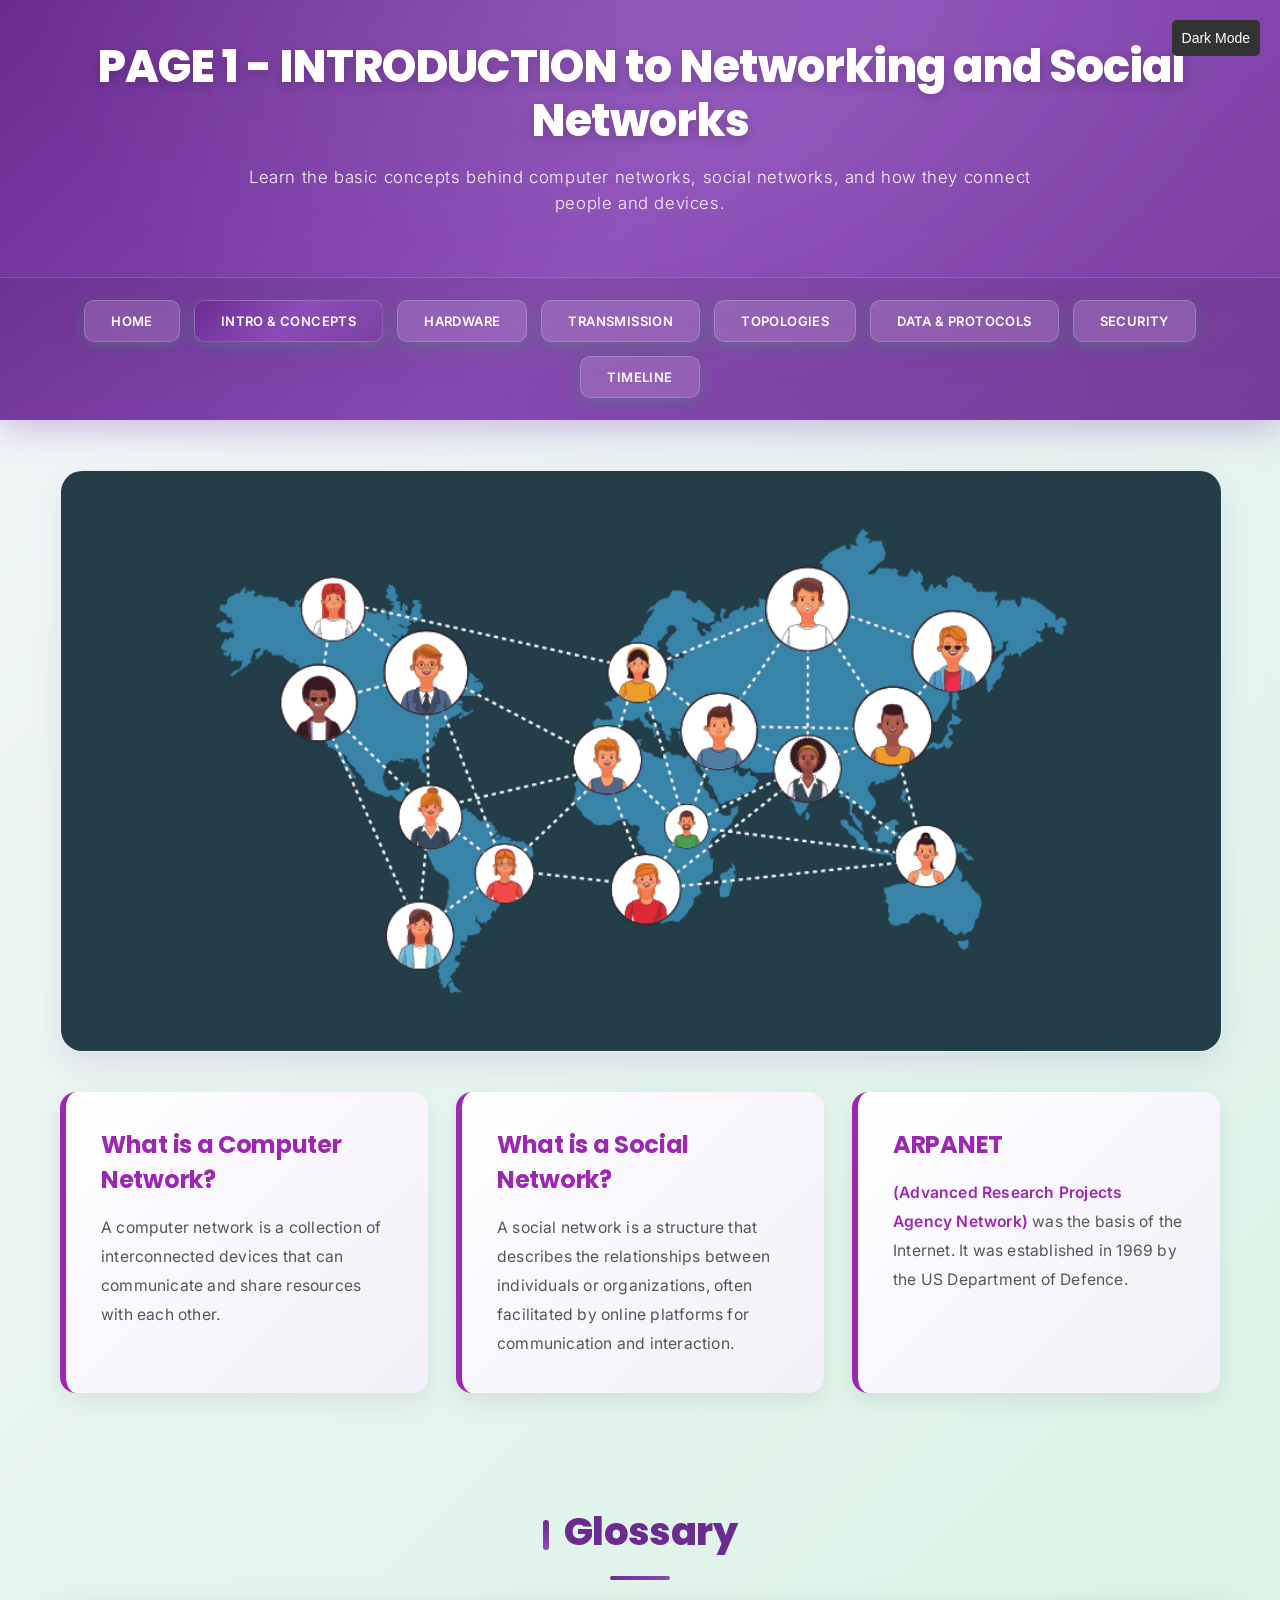
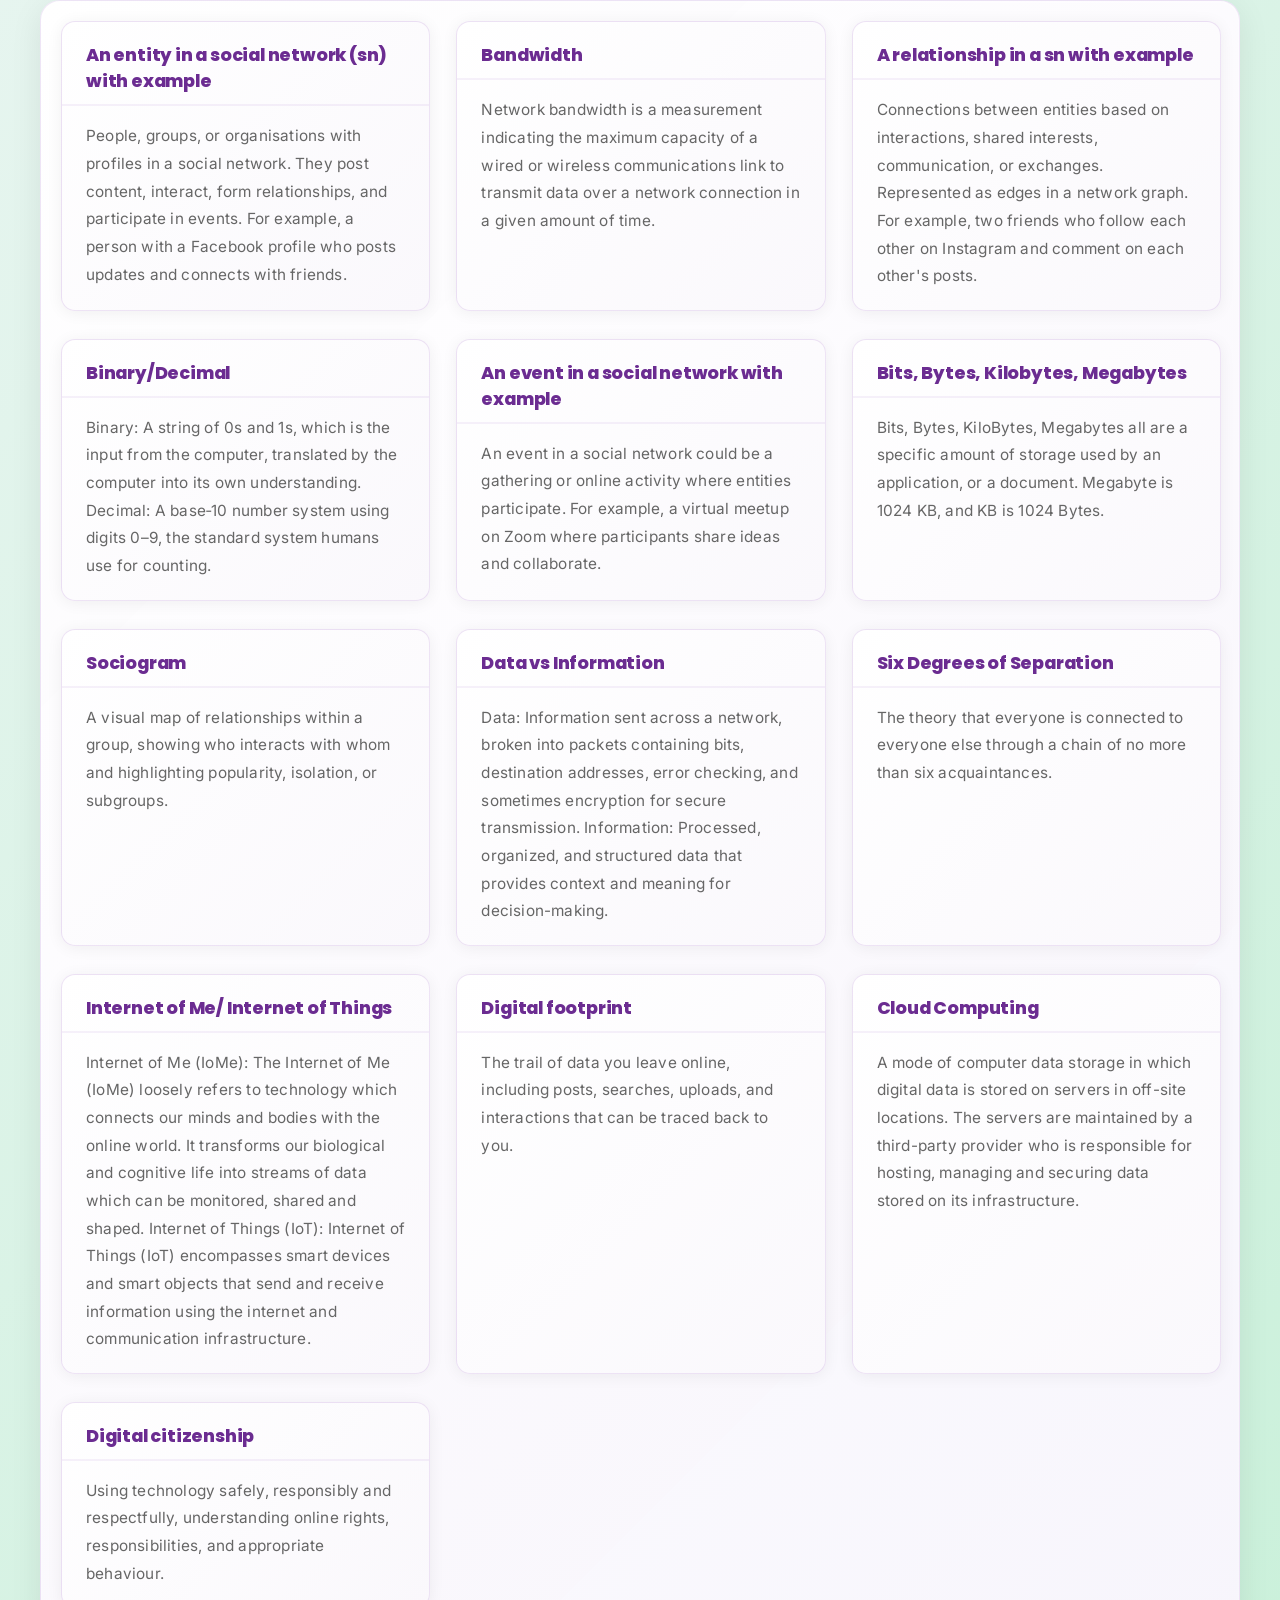
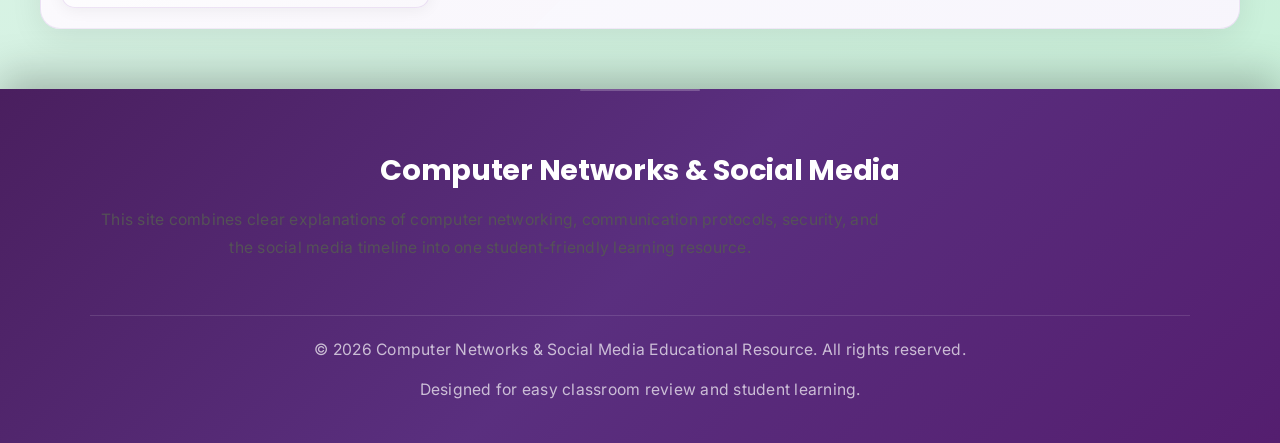
==== commit 2c444c26: "Add files via upload" ====
--- a/page1.html
+++ b/page1.html
@@ -70,7 +70,7 @@
 
         <!-- Icon or illustration representing the current page theme -->
     <div class="page-icon">
-        <img src="images/img2.png" alt="Network icon">
+        <img src="img2.png" alt="Network icon">
     </div>
 
         <!-- Intro cards summarize key concepts for the topic -->
